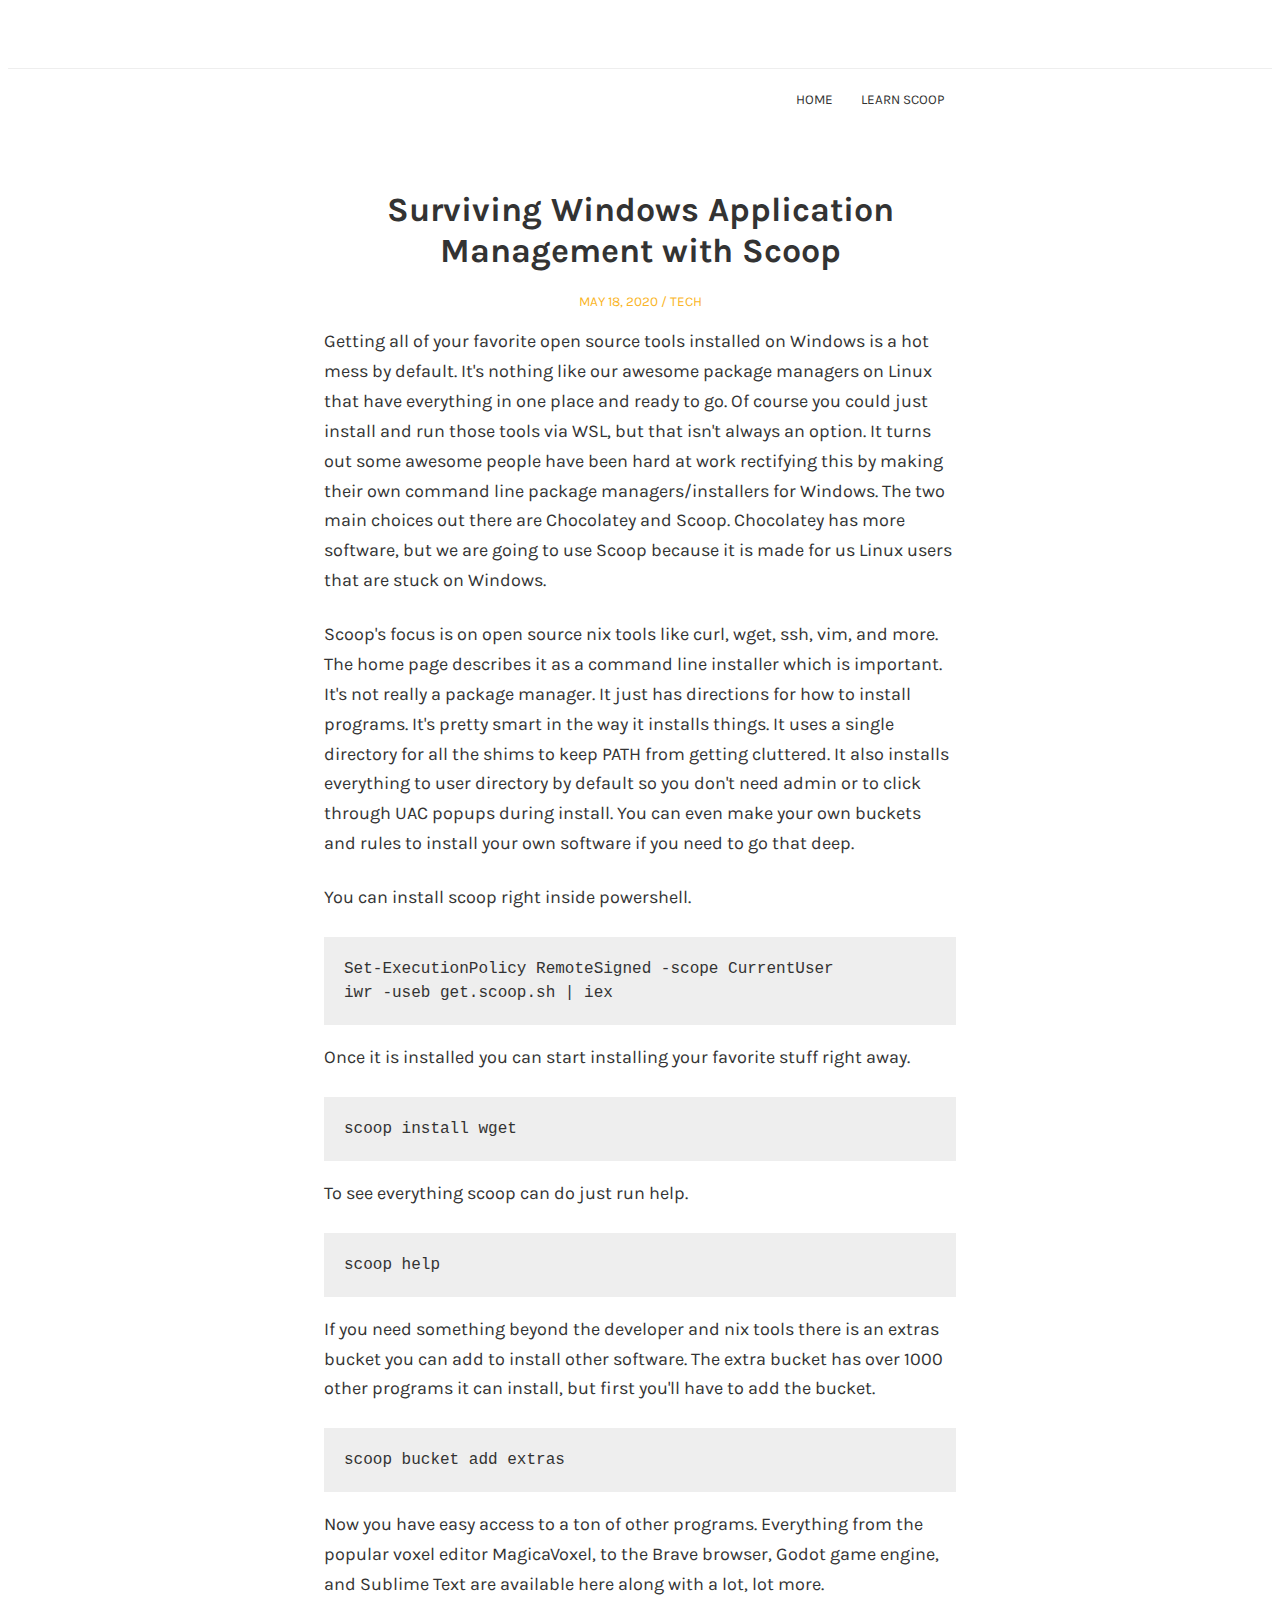
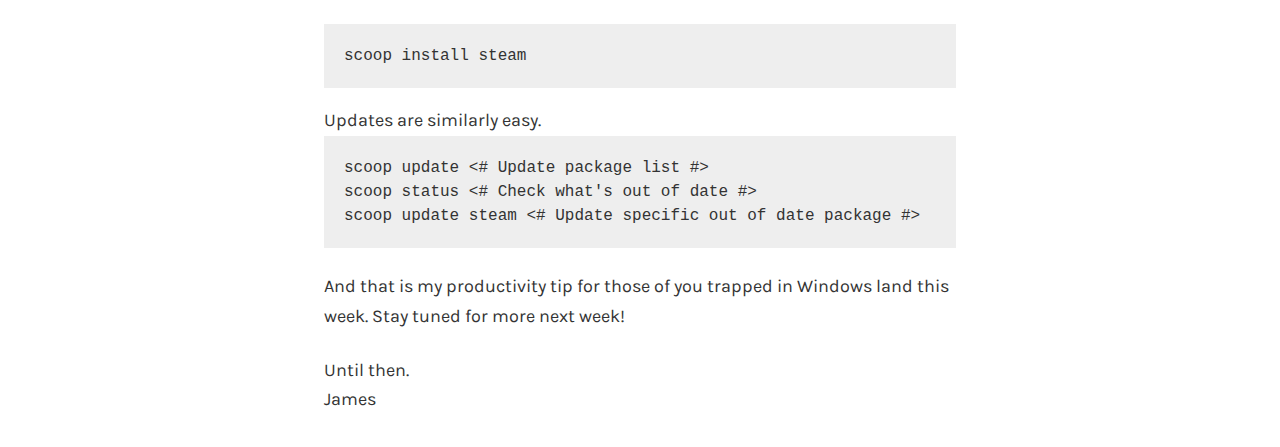
==== scoop.html @ b96e7204 "feat: Add a working blog post page." ====
<!DOCTYPE html>
<html>
  <head>
    <meta charset="utf-8">
    <meta name="description" content="Project for Udacity Front End Developer Nanodegree">
    <title>Surviving Windows Application Management with Scoop</title>
    <link href="https://fonts.googleapis.com/css2?family=Karla&display=swap" rel="stylesheet">
    <link rel="stylesheet" href="style.css">
  </head>
  <body>
    <div class="header"></div>
    <div class="container">
      <nav class="top-nav">
        <ul>
          <li class="nav-li"><a class="nav-entry" href="index.html">Home</a></li>
          <li class="nav-li"><a class="nav-entry" href="scoop.html">Learn Scoop</a></li>
        </ul>
      </nav>
      <article>
        <header class="article-header">
            <h1>Surviving Windows Application Management with Scoop</h1>
        </header>
        <div class="entry-details">
          <span>May 18, 2020</span> / <span>Tech</span>
        </div>
        <div class="post-content">
          <p>Getting all of your favorite open source tools installed on Windows is a hot mess by default. It's nothing like our awesome package managers on Linux that have everything in one place and ready to go. Of course you could just install and run those tools via WSL, but that isn't always an option. It turns out some awesome people have been hard at work rectifying this by making their own command line package managers/installers for Windows. The two main choices out there are Chocolatey and Scoop. Chocolatey has more software, but we are going to use Scoop because it is made for us Linux users that are stuck on Windows.</p>
          <p>Scoop's focus is on open source nix tools like curl, wget, ssh, vim, and more. The home page describes it as a command line installer which is important. It's not really a package manager. It just has directions for how to install programs. It's pretty smart in the way it installs things. It uses a single directory for all the shims to keep PATH from getting cluttered. It also installs everything to user directory by default so you don't need admin or to click through UAC popups during install. You can even make your own buckets and rules to install your own software if you need to go that deep.</p>
          <p>You can install scoop right inside powershell.</p>
          <code class=code-block>
            Set-ExecutionPolicy RemoteSigned -scope CurrentUser<br />
            iwr -useb get.scoop.sh | iex<br />
          </code>
          <p>Once it is installed you can start installing your favorite stuff right away.</p>
          <code class="code-block">scoop install wget</code>
          <p>To see everything scoop can do just run help.</p>
          <code class="code-block">scoop help</code>
          <p>If you need something beyond the developer and nix tools there is an extras bucket you can add to install other software. The extra bucket has over 1000 other programs it can install, but first you'll have to add the bucket.</p>
          <code class="code-block">scoop bucket add extras</code>
          <p>Now you have easy access to a ton of other programs. Everything from the popular voxel editor MagicaVoxel, to the Brave browser, Godot game engine, and Sublime Text are available here along with a lot, lot more.</p>
          <code class="code-block">scoop install steam</code>
          <p>Updates are similarly easy.
          <code class="code-block">scoop update <# Update package list #> <br>
            scoop status <# Check what's out of date #> <br>
            scoop update steam <# Update specific out of date package #>
          </code>
          <p>And that is my productivity tip for those of you trapped in Windows land this week. Stay tuned for more next week!</p>
          <p>Until then.<br>James</p>
        </div>
      </article>
    </div>
  </body>
---- style.css ----
body {
  font-family: 'Karla', sans-serif;
  font-size: 18px;
  color: #333;
}

p {
  margin-bottom: 24px;
  line-height: 1.66em;

}

h1,
h2,
h3 {
  font-size: 34px;
  font-weight: 700;
  line-height: 1.2em;
}

ul {
  list-style: circle outside none;
}

.button {
  background-color: rgb(250, 181, 38);
  border-radius: 3px;
  padding: 10px 25px;
  text-decoration: none;
  color: white;
  text-align: center;
}

.code-block {
  font-size: 16px;
  padding: 20px;
  background-color: #eee;
  font-family: monospace;
  line-height: 1.5em;
  display: block;
}

.container {
  width: 50%;
  max-width: 750px;
  display: grid;
  grid-auto-rows: min-content;
  grid-template-columns: 1fr;
  margin: auto;
  grid-row-gap: 40px;
}

.read-more {
  display: flex;
  justify-content: center;
  align-items: center;
}

.header {
  height: 60px;
  border-bottom: 1px solid #eee;
}

.top-nav {
  display: flex;
  flex-direction: row-reverse;
}

.nav-li {
  list-style: none;
  display: inline;
  margin: 0 12px 0;
}

.nav-entry {
  text-decoration: none;
  color: #333;
  text-transform: uppercase;
  font-size: .75em;
}

.article-header {
  display: flex;
  justify-content: center;
  text-align: center;
}

.entry-details {
  text-align: center;
  font-size: .75em;
  color: rgb(250, 181, 38);
  text-transform: uppercase;
}
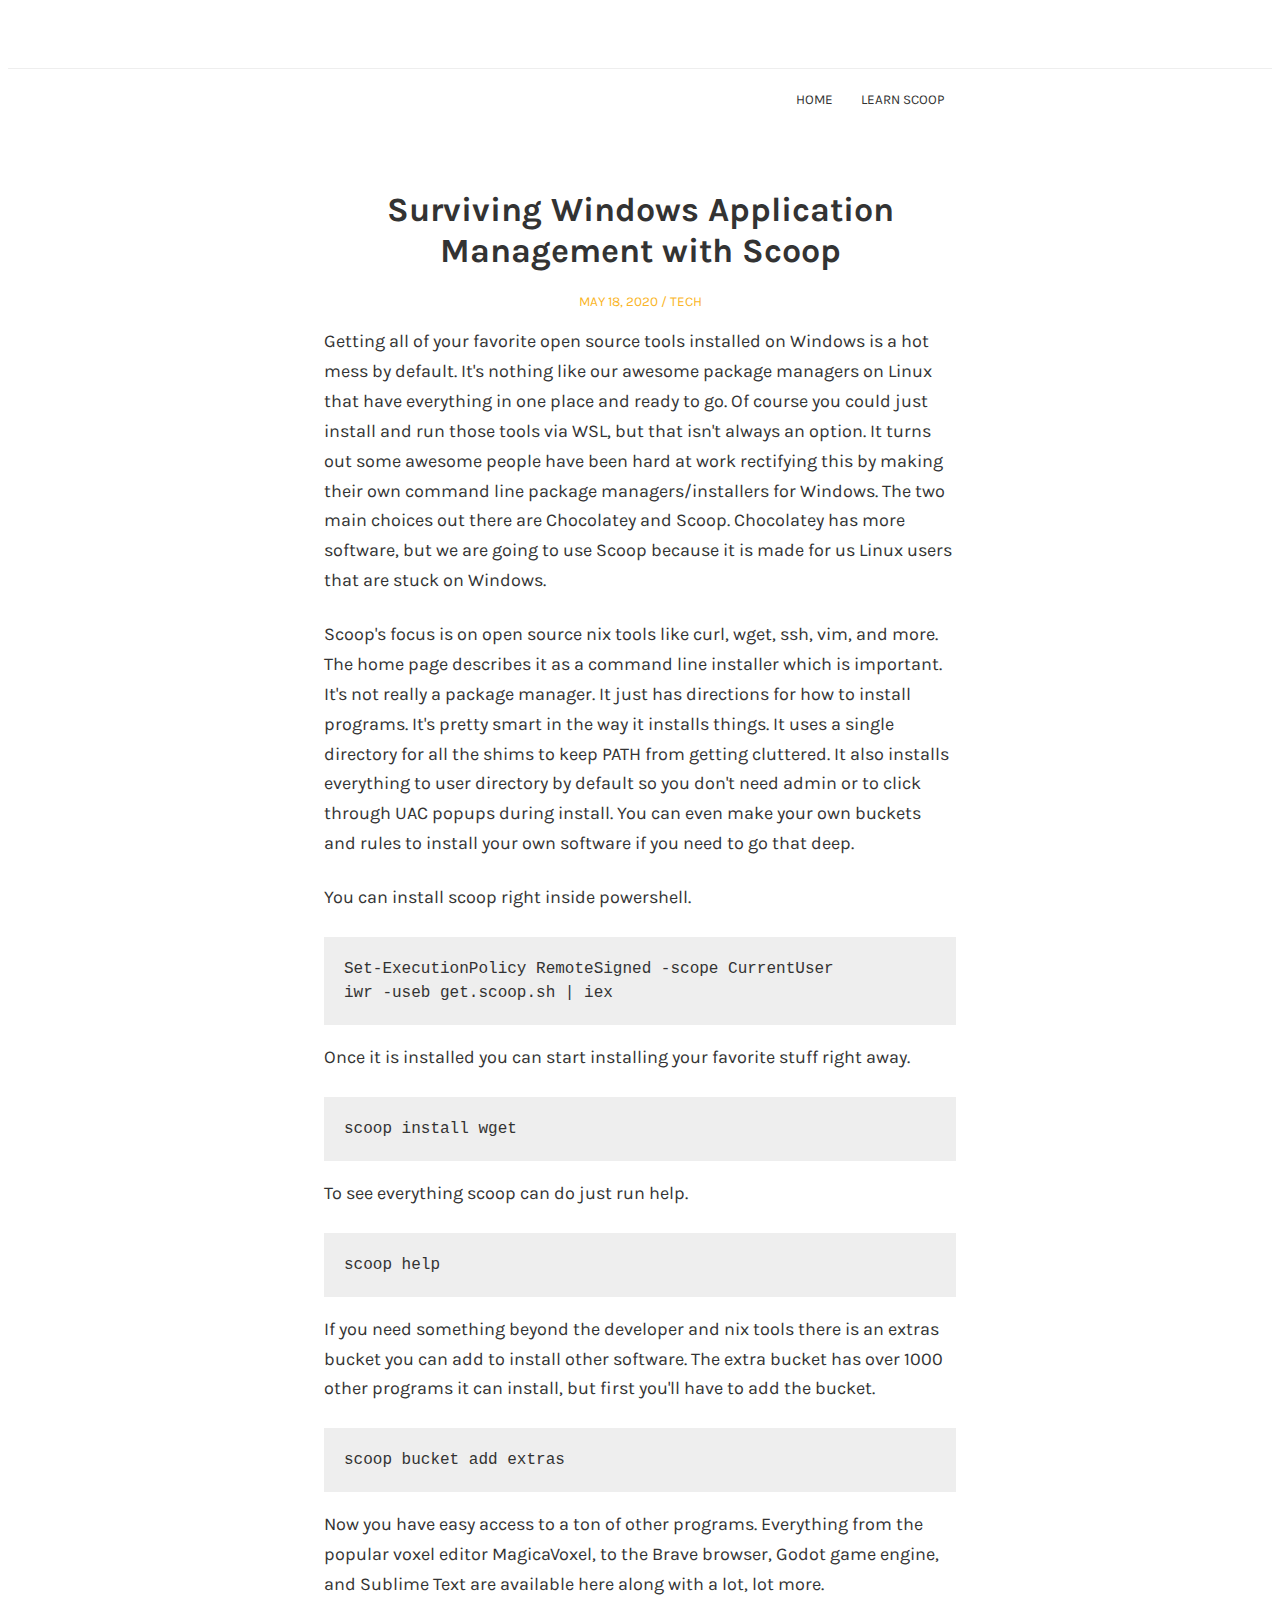
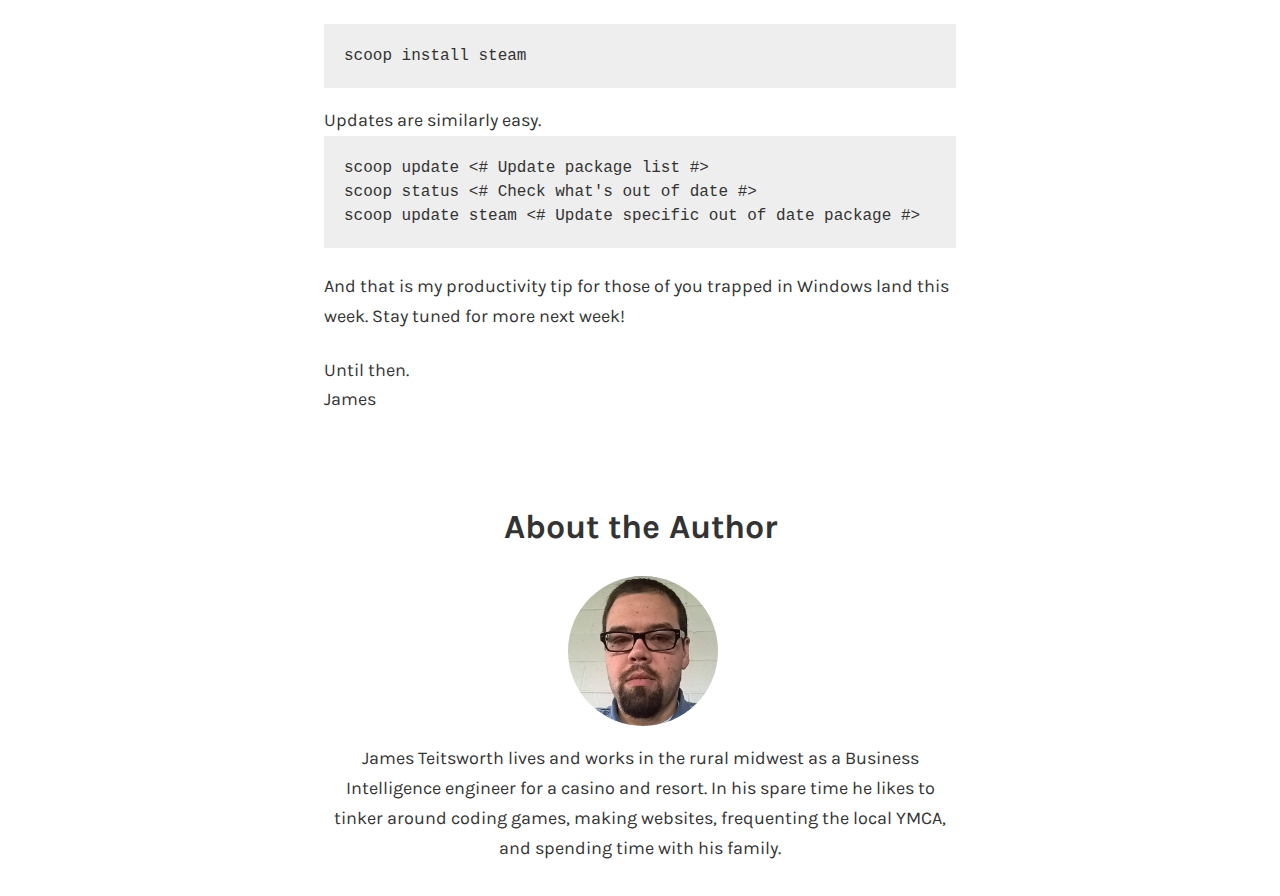
==== commit 05556ac0: "feat: Add about author section" ====
--- a/scoop.html
+++ b/scoop.html
@@ -48,5 +48,16 @@
           <p>Until then.<br>James</p>
         </div>
       </article>
+      <article class="about">
+        <header class="article-header">
+          <h2>About the Author</h2>
+        </header>
+        <div class="about">
+          <div class="circle">
+            <img src="james.png" class="profile" alt="Photo of James">
+          </div>
+            <p>James Teitsworth lives and works in the rural midwest as a Business Intelligence engineer for a casino and resort. In his spare time he likes to tinker around coding games, making websites, frequenting the local YMCA, and spending time with his family.</p>
+        </div>
+      </article>
     </div>
   </body>--- a/style.css
+++ b/style.css
@@ -1,29 +1,54 @@
+:root {
+  --text-color: #333;
+  --accent-grey: #eee;
+  --accent-color: rgb(250, 181, 38);
+}
+
 body {
-  font-family: 'Karla', sans-serif;
-  font-size: 18px;
-  color: #333;
+  font: 18px "Karla", sans-serif;
+  color: var(--text-color);
 }
 
 p {
+  font: 18px/1.66em "Karla", sans-serif;
   margin-bottom: 24px;
-  line-height: 1.66em;
+  color: var(--text-color);
+}
 
+u {
+  text-decoration: underline;
+}
+
+em {
+  font-style: italic;
+}
+
+strong {
+  font-weight: bolder;
+}
+
+blockquote {
+  margin: ;
 }
 
 h1,
 h2,
 h3 {
-  font-size: 34px;
-  font-weight: 700;
-  line-height: 1.2em;
+  font: bold 34px/1.2em "Karla", san-serif;
 }
 
 ul {
   list-style: circle outside none;
 }
 
+a {
+  color: var(--accent-color);
+  text-decoration: none;
+  font-weight: normal;
+}
+
 .button {
-  background-color: rgb(250, 181, 38);
+  background-color: var(--accent-color);
   border-radius: 3px;
   padding: 10px 25px;
   text-decoration: none;
@@ -34,7 +59,7 @@
 .code-block {
   font-size: 16px;
   padding: 20px;
-  background-color: #eee;
+  background-color: var(--accent-grey);
   font-family: monospace;
   line-height: 1.5em;
   display: block;
@@ -58,7 +83,7 @@
 
 .header {
   height: 60px;
-  border-bottom: 1px solid #eee;
+  border-bottom: 1px solid var(--accent-grey);
 }
 
 .top-nav {
@@ -90,4 +115,25 @@
   font-size: .75em;
   color: rgb(250, 181, 38);
   text-transform: uppercase;
+}
+
+.profile {
+  width: 100%;
+  height: 100%;
+}
+
+.circle {
+  border-radius: 50%;
+  overflow: hidden;
+  margin-left: 5px;
+  width: 150px;
+  height: 150px;
+}
+
+.about {
+  display: flex;
+  flex-direction: column;
+  justify-content: center;
+  align-items: center;
+  text-align: center;
 }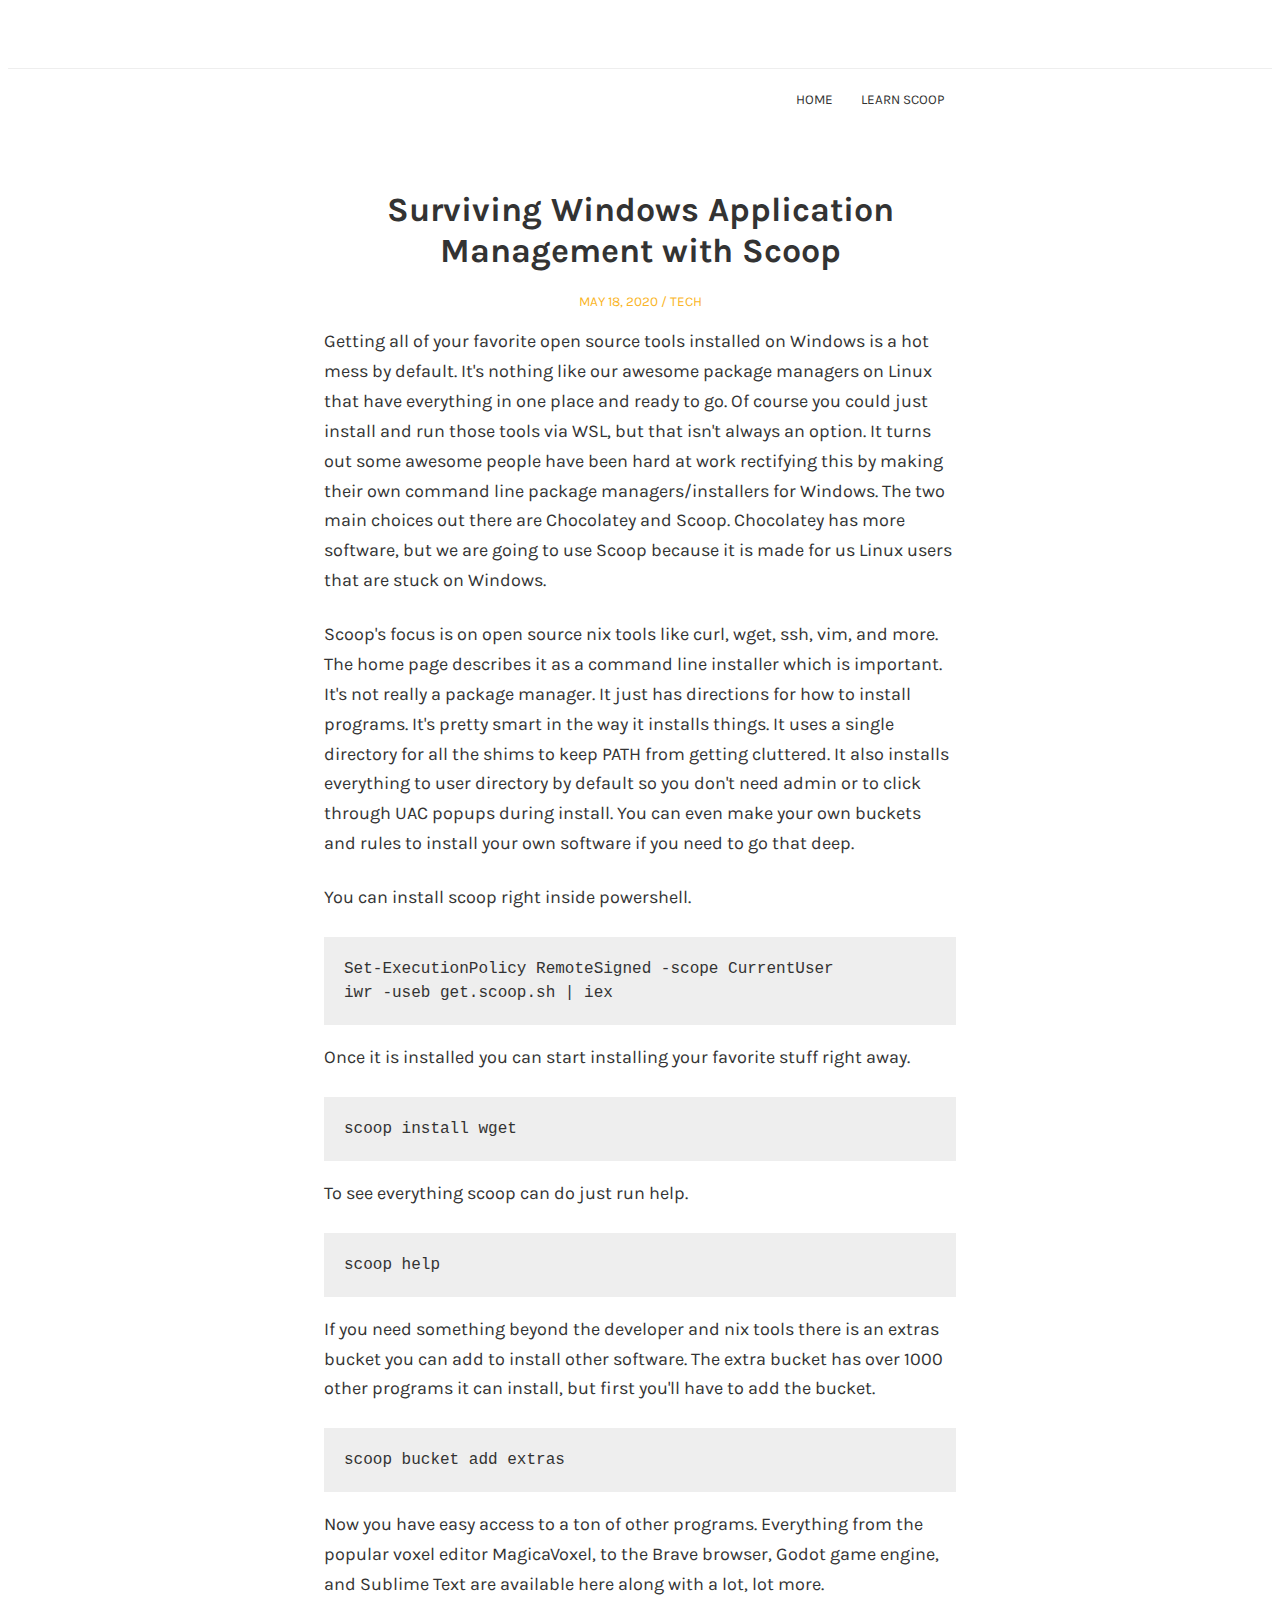
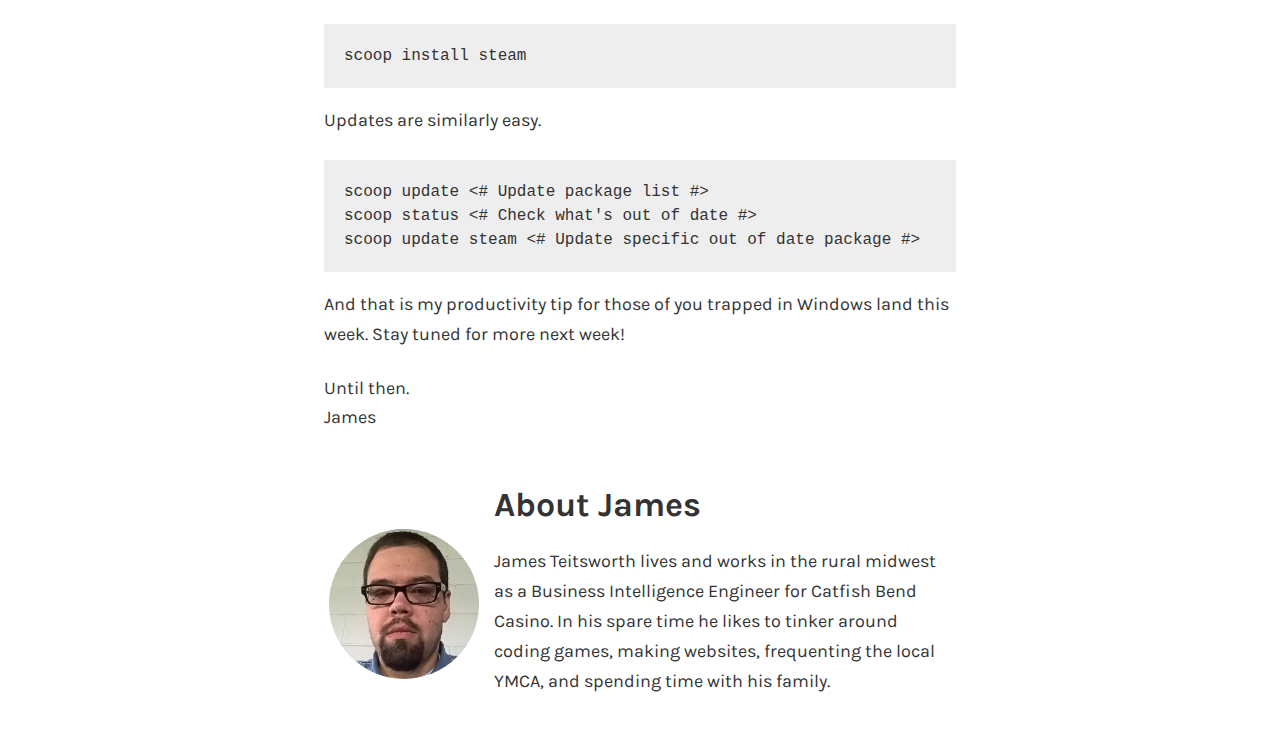
==== commit cbdf05c4: "refactor: Split css out into files based on function" ====
--- a/scoop.html
+++ b/scoop.html
@@ -5,7 +5,7 @@
     <meta name="description" content="Project for Udacity Front End Developer Nanodegree">
     <title>Surviving Windows Application Management with Scoop</title>
     <link href="https://fonts.googleapis.com/css2?family=Karla&display=swap" rel="stylesheet">
-    <link rel="stylesheet" href="style.css">
+    <link rel="stylesheet" href="styles/main.css">
   </head>
   <body>
     <div class="header"></div>
@@ -24,8 +24,12 @@
           <span>May 18, 2020</span> / <span>Tech</span>
         </div>
         <div class="post-content">
-          <p>Getting all of your favorite open source tools installed on Windows is a hot mess by default. It's nothing like our awesome package managers on Linux that have everything in one place and ready to go. Of course you could just install and run those tools via WSL, but that isn't always an option. It turns out some awesome people have been hard at work rectifying this by making their own command line package managers/installers for Windows. The two main choices out there are Chocolatey and Scoop. Chocolatey has more software, but we are going to use Scoop because it is made for us Linux users that are stuck on Windows.</p>
-          <p>Scoop's focus is on open source nix tools like curl, wget, ssh, vim, and more. The home page describes it as a command line installer which is important. It's not really a package manager. It just has directions for how to install programs. It's pretty smart in the way it installs things. It uses a single directory for all the shims to keep PATH from getting cluttered. It also installs everything to user directory by default so you don't need admin or to click through UAC popups during install. You can even make your own buckets and rules to install your own software if you need to go that deep.</p>
+          <p>
+            Getting all of your favorite open source tools installed on Windows is a hot mess by default. It's nothing like our awesome package managers on Linux that have everything in one place and ready to go. Of course you could just install and run those tools via WSL, but that isn't always an option. It turns out some awesome people have been hard at work rectifying this by making their own command line package managers/installers for Windows. The two main choices out there are Chocolatey and Scoop. Chocolatey has more software, but we are going to use Scoop because it is made for us Linux users that are stuck on Windows.
+          </p>
+          <p>
+            Scoop's focus is on open source nix tools like curl, wget, ssh, vim, and more. The home page describes it as a command line installer which is important. It's not really a package manager. It just has directions for how to install programs. It's pretty smart in the way it installs things. It uses a single directory for all the shims to keep PATH from getting cluttered. It also installs everything to user directory by default so you don't need admin or to click through UAC popups during install. You can even make your own buckets and rules to install your own software if you need to go that deep.
+          </p>
           <p>You can install scoop right inside powershell.</p>
           <code class=code-block>
             Set-ExecutionPolicy RemoteSigned -scope CurrentUser<br />
@@ -35,11 +39,15 @@
           <code class="code-block">scoop install wget</code>
           <p>To see everything scoop can do just run help.</p>
           <code class="code-block">scoop help</code>
-          <p>If you need something beyond the developer and nix tools there is an extras bucket you can add to install other software. The extra bucket has over 1000 other programs it can install, but first you'll have to add the bucket.</p>
+          <p>
+            If you need something beyond the developer and nix tools there is an extras bucket you can add to install other software. The extra bucket has over 1000 other programs it can install, but first you'll have to add the bucket.
+          </p>
           <code class="code-block">scoop bucket add extras</code>
-          <p>Now you have easy access to a ton of other programs. Everything from the popular voxel editor MagicaVoxel, to the Brave browser, Godot game engine, and Sublime Text are available here along with a lot, lot more.</p>
+          <p>
+            Now you have easy access to a ton of other programs. Everything from the popular voxel editor MagicaVoxel, to the Brave browser, Godot game engine, and Sublime Text are available here along with a lot, lot more.
+          </p>
           <code class="code-block">scoop install steam</code>
-          <p>Updates are similarly easy.
+          <p>Updates are similarly easy.</p>
           <code class="code-block">scoop update <# Update package list #> <br>
             scoop status <# Check what's out of date #> <br>
             scoop update steam <# Update specific out of date package #>
@@ -48,16 +56,26 @@
           <p>Until then.<br>James</p>
         </div>
       </article>
-      <article class="about">
-        <header class="article-header">
-          <h2>About the Author</h2>
-        </header>
-        <div class="about">
-          <div class="circle">
-            <img src="james.png" class="profile" alt="Photo of James">
-          </div>
-            <p>James Teitsworth lives and works in the rural midwest as a Business Intelligence engineer for a casino and resort. In his spare time he likes to tinker around coding games, making websites, frequenting the local YMCA, and spending time with his family.</p>
-        </div>
-      </article>
     </div>
-  </body>+    <article class="about">
+
+      <header class="about-heading">
+        <h2>About James</h2>
+      </header>
+
+      <div class="circle">
+        <img src="james.png" class="profile" alt="Photo of James">
+      </div>
+
+      <div class="about-description">
+        <p>
+          James Teitsworth lives and works in the rural midwest as a Business Intelligence Engineer for Catfish Bend Casino. In his spare time he likes to tinker around coding games, making websites, frequenting the local YMCA, and spending time with his family.
+        </p>
+      </div>
+    </article>
+
+    <footer>
+
+    </footer>
+  </body>
+</html>--- a/styles/main.css
+++ b/styles/main.css
@@ -0,0 +1,86 @@
+@import "layout.css";
+@import "nav.css";
+@import "about.css";
+@import "blog-roll.css";
+
+:root {
+  --text-color: #333;
+  --accent-grey: #eee;
+  --accent-color: rgb(250, 181, 38);
+}
+
+body {
+  font: 18px "Karla", sans-serif;
+  color: var(--text-color);
+}
+
+p {
+  font: 18px/1.66em "Karla", sans-serif;
+  margin-bottom: 24px;
+  color: var(--text-color);
+}
+
+u {
+  text-decoration: underline;
+}
+
+em {
+  font-style: italic;
+}
+
+strong {
+  font-weight: bolder;
+}
+
+blockquote {
+  margin: ;
+}
+
+h1,
+h2,
+h3 {
+  font: bold 34px/1.2em "Karla", san-serif;
+}
+
+ul {
+  list-style: circle outside none;
+}
+
+a {
+  color: var(--accent-color);
+  text-decoration: none;
+  font-weight: normal;
+}
+
+hr {
+  width: 100%;
+  color: var(--accent-grey);
+  margin: 0;
+}
+
+.button {
+  background-color: var(--accent-color);
+  border-radius: 3px;
+  padding: 10px 25px;
+  text-decoration: none;
+  color: white;
+  text-align: center;
+}
+
+.code-block {
+  font-size: 16px;
+  padding: 20px;
+  background-color: var(--accent-grey);
+  font-family: monospace;
+  line-height: 1.5em;
+  display: block;
+}
+
+.small {
+  font-size: 75%;
+}
+
+
+
+
+
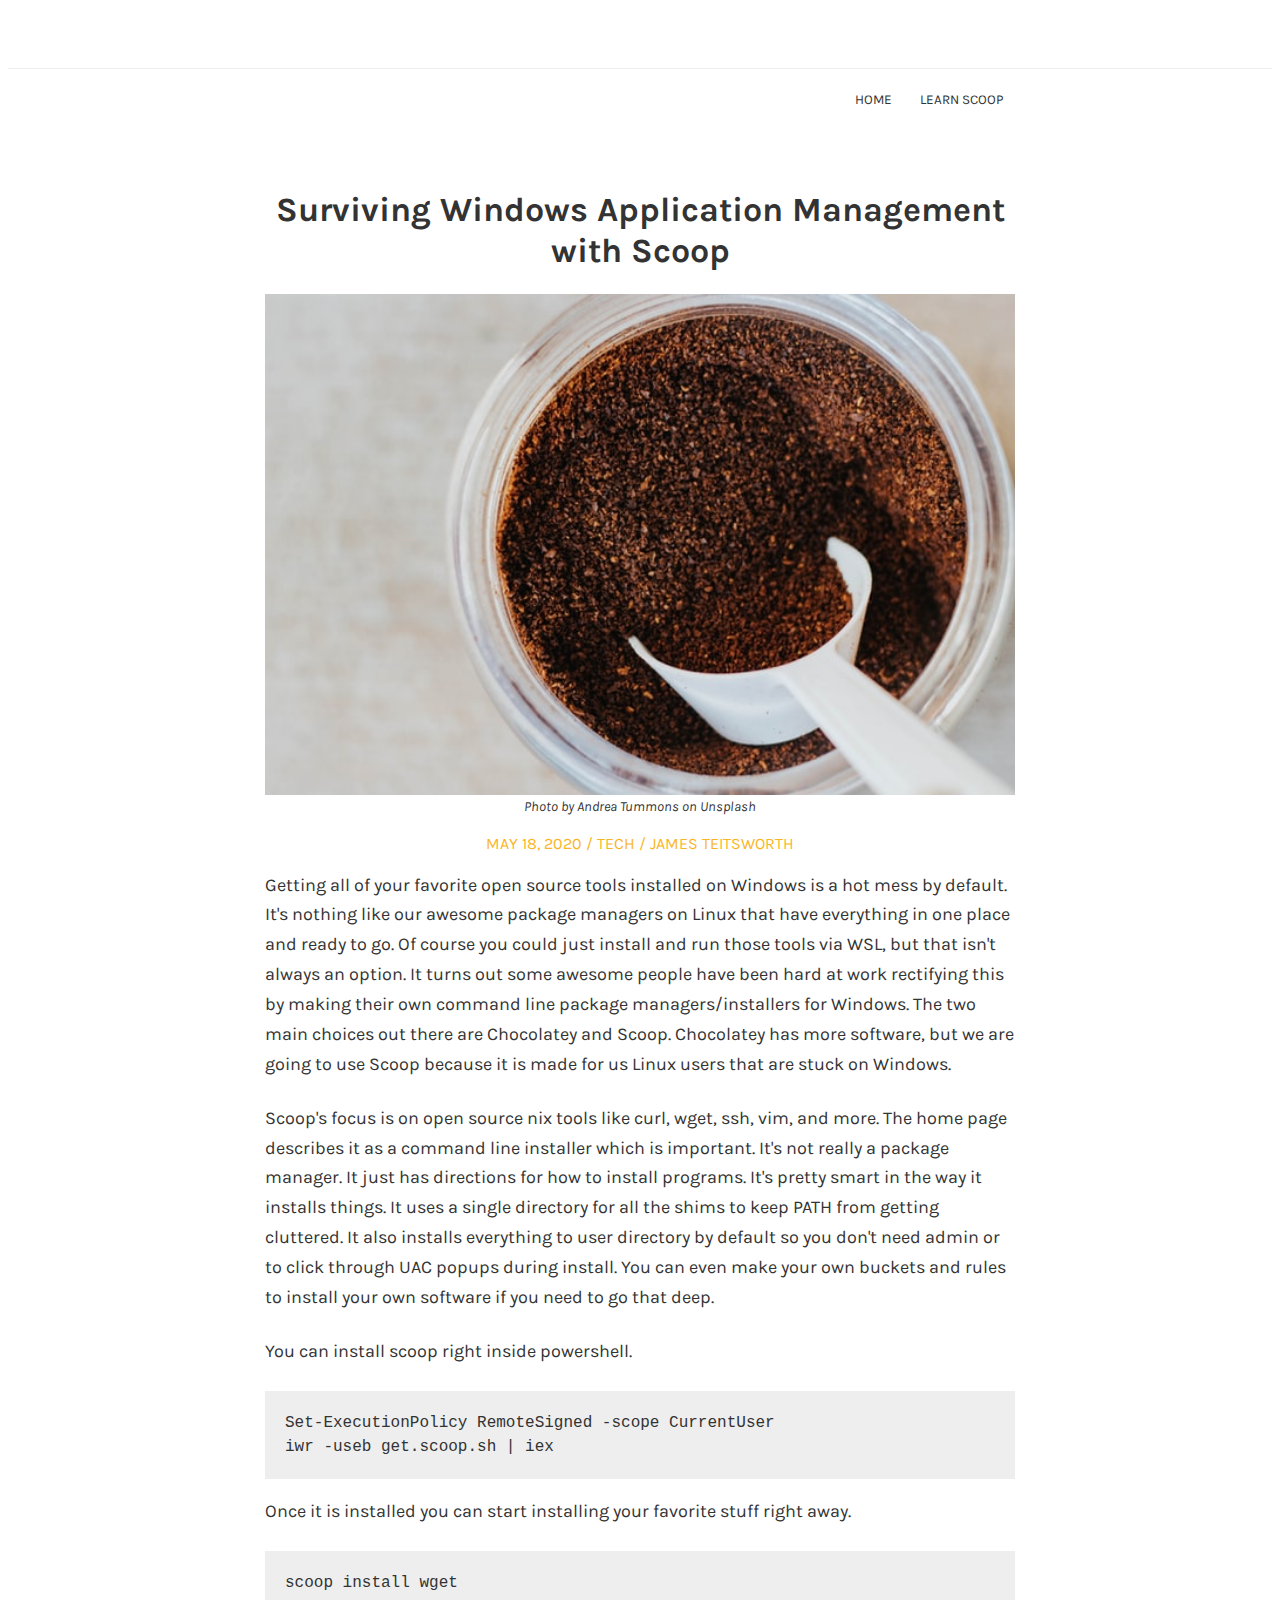
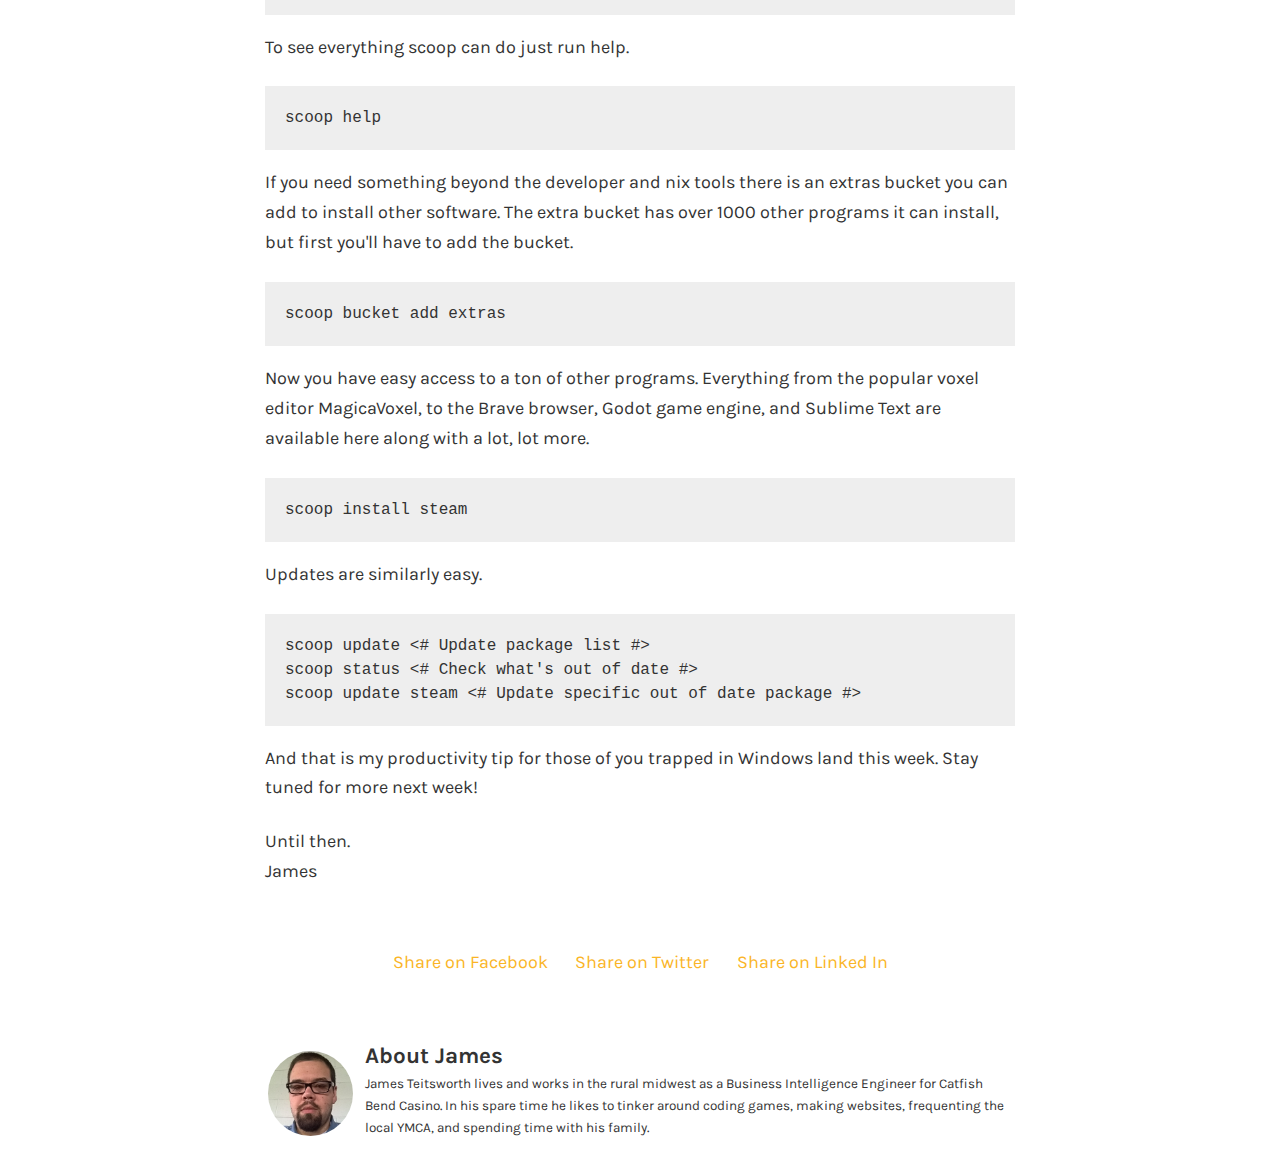
==== commit 80499719: "feat: Add social cards" ====
--- a/scoop.html
+++ b/scoop.html
@@ -19,9 +19,13 @@
       <article>
         <header class="article-header">
             <h1>Surviving Windows Application Management with Scoop</h1>
+            <figure>
+              <img class="responsive-pic" src="photos/coffee-scoop.jpg" alt="Scoop of coffee">
+              <figcaption>Photo by Andrea Tummons on Unsplash</figcaption>
+            </figure>
         </header>
         <div class="entry-details">
-          <span>May 18, 2020</span> / <span>Tech</span>
+          May 18, 2020 / Tech / James Teitsworth
         </div>
         <div class="post-content">
           <p>
@@ -56,26 +60,42 @@
           <p>Until then.<br>James</p>
         </div>
       </article>
+
+      <div class="social-bar">
+        <div class="social-link">
+          <a href="#">
+            Share on Facebook
+          </a>
+        </div>
+        <div class="social-link">
+          <a href="#">
+            Share on Twitter
+          </a>
+        </div>
+        <div class="social-link">
+          <a href="#">
+            Share on Linked In
+          </a>
+      </div>
     </div>
-    <article class="about">
 
-      <header class="about-heading">
-        <h2>About James</h2>
-      </header>
-
-      <div class="circle">
-        <img src="james.png" class="profile" alt="Photo of James">
-      </div>
-
-      <div class="about-description">
-        <p>
-          James Teitsworth lives and works in the rural midwest as a Business Intelligence Engineer for Catfish Bend Casino. In his spare time he likes to tinker around coding games, making websites, frequenting the local YMCA, and spending time with his family.
-        </p>
-      </div>
-    </article>
-
-    <footer>
-
-    </footer>
+      <article class="about">
+        <div class=profile-photo>
+          <div class="circle">
+            <img src="photos/james.png" class="profile" alt="Photo of James">
+          </div>
+        </div>
+        <div class="author-info">
+          <header class="about-heading">
+            <h2 class="small-heading">About James</h2>
+          </header>
+          <div class="about-description">
+            <p class="small">
+              James Teitsworth lives and works in the rural midwest as a Business Intelligence Engineer for Catfish Bend Casino. In his spare time he likes to tinker around coding games, making websites, frequenting the local YMCA, and spending time with his family.
+            </p>
+          </div>
+        </div>
+      </article>
+    </div>
   </body>
 </html>--- a/styles/main.css
+++ b/styles/main.css
@@ -1,7 +1,8 @@
 @import "layout.css";
 @import "nav.css";
 @import "about.css";
-@import "blog-roll.css";
+@import "blog-card.css";
+@import "social.css";
 
 :root {
   --text-color: #333;
@@ -20,20 +21,19 @@
   color: var(--text-color);
 }
 
-u {
+.underline {
   text-decoration: underline;
 }
 
-em {
+.italic {
   font-style: italic;
 }
 
-strong {
-  font-weight: bolder;
+.bold {
+  font-weight: bold;
 }
 
 blockquote {
-  margin: ;
 }
 
 h1,
@@ -58,6 +58,15 @@
   margin: 0;
 }
 
+figure {
+  margin: 0;
+  padding: 0;
+}
+
+figcaption {
+  font: italic 14px/1em "Karla", san-serif;
+}
+
 .button {
   background-color: var(--accent-color);
   border-radius: 3px;
@@ -80,7 +89,21 @@
   font-size: 75%;
 }
 
+.small-heading {
+  font-size: 1.25em;
+}
 
+.header {
+  height: 60px;
+  border-bottom: 1px solid var(--accent-grey);
+}
 
+.responsive-pic {
+  width: 100%;
+}
 
-
+.home-footer {
+  display: flex;
+  justify-content: center;
+  align-items: center;
+}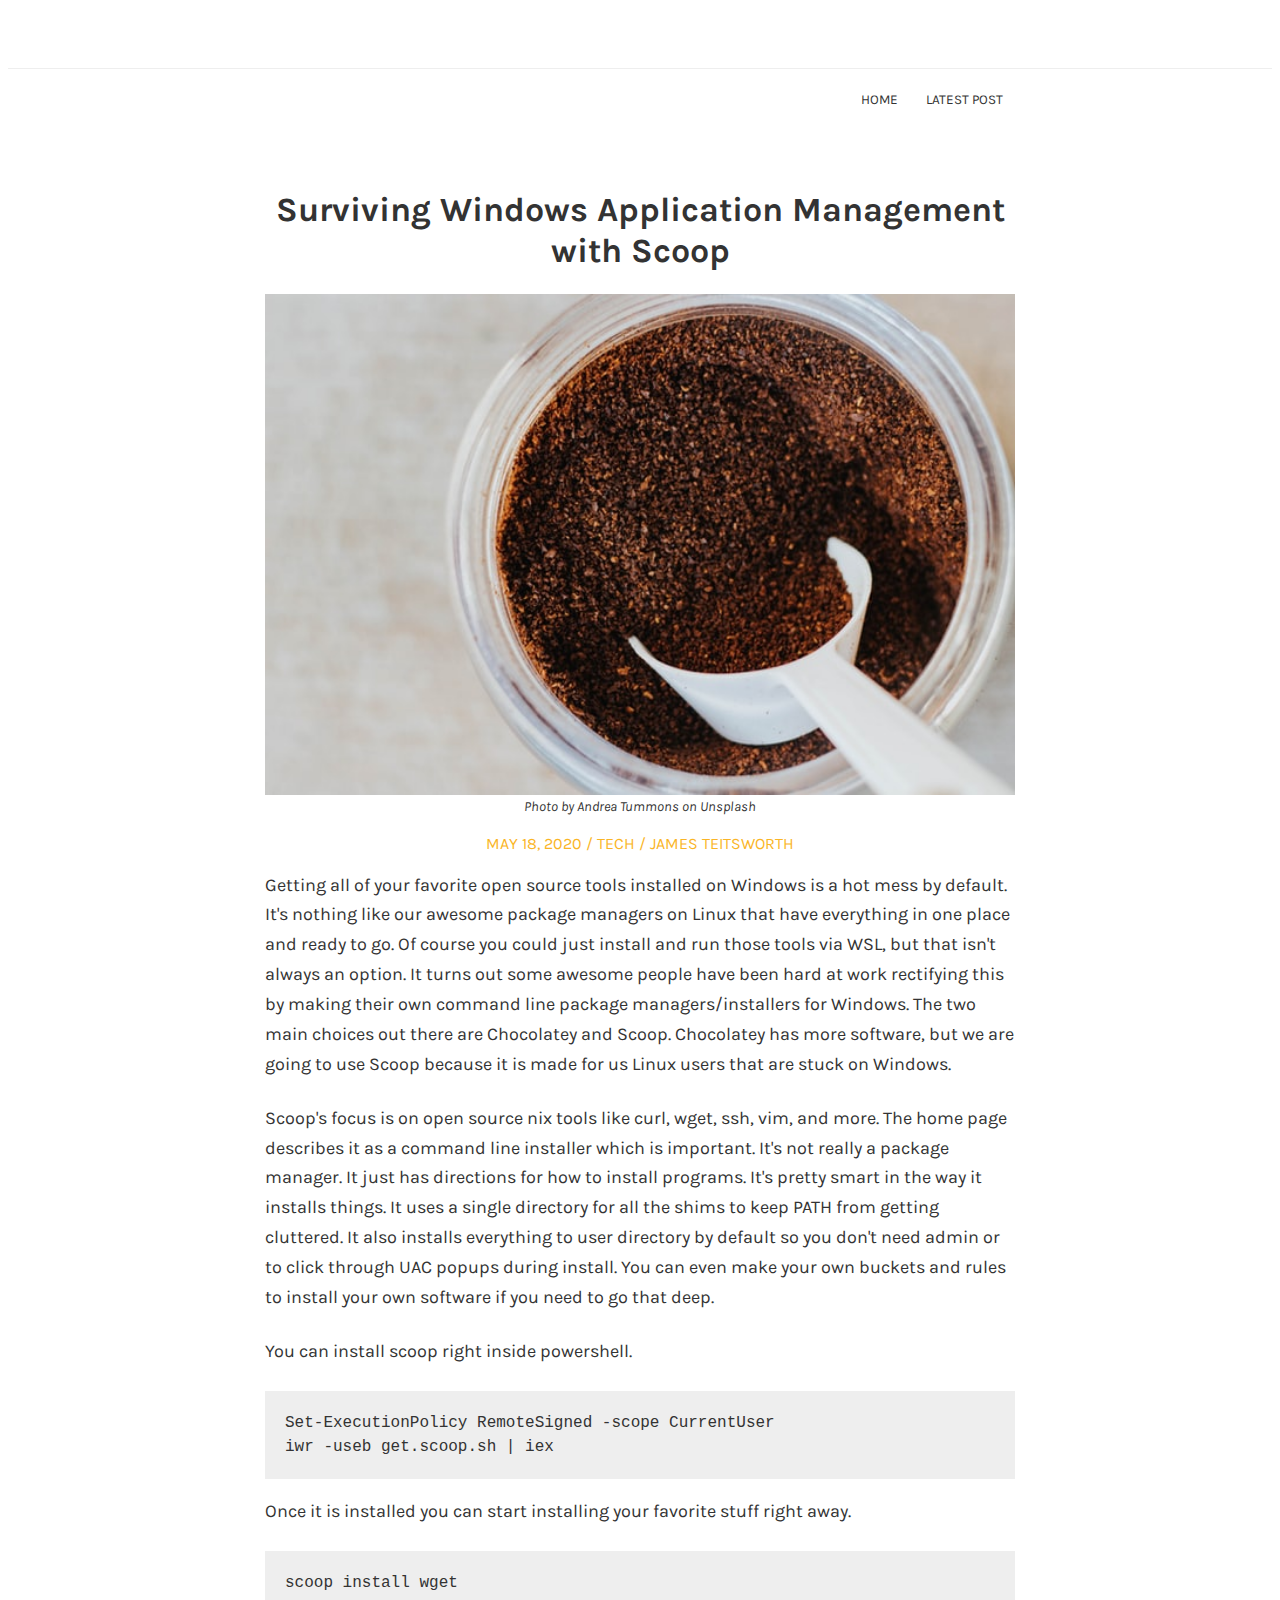
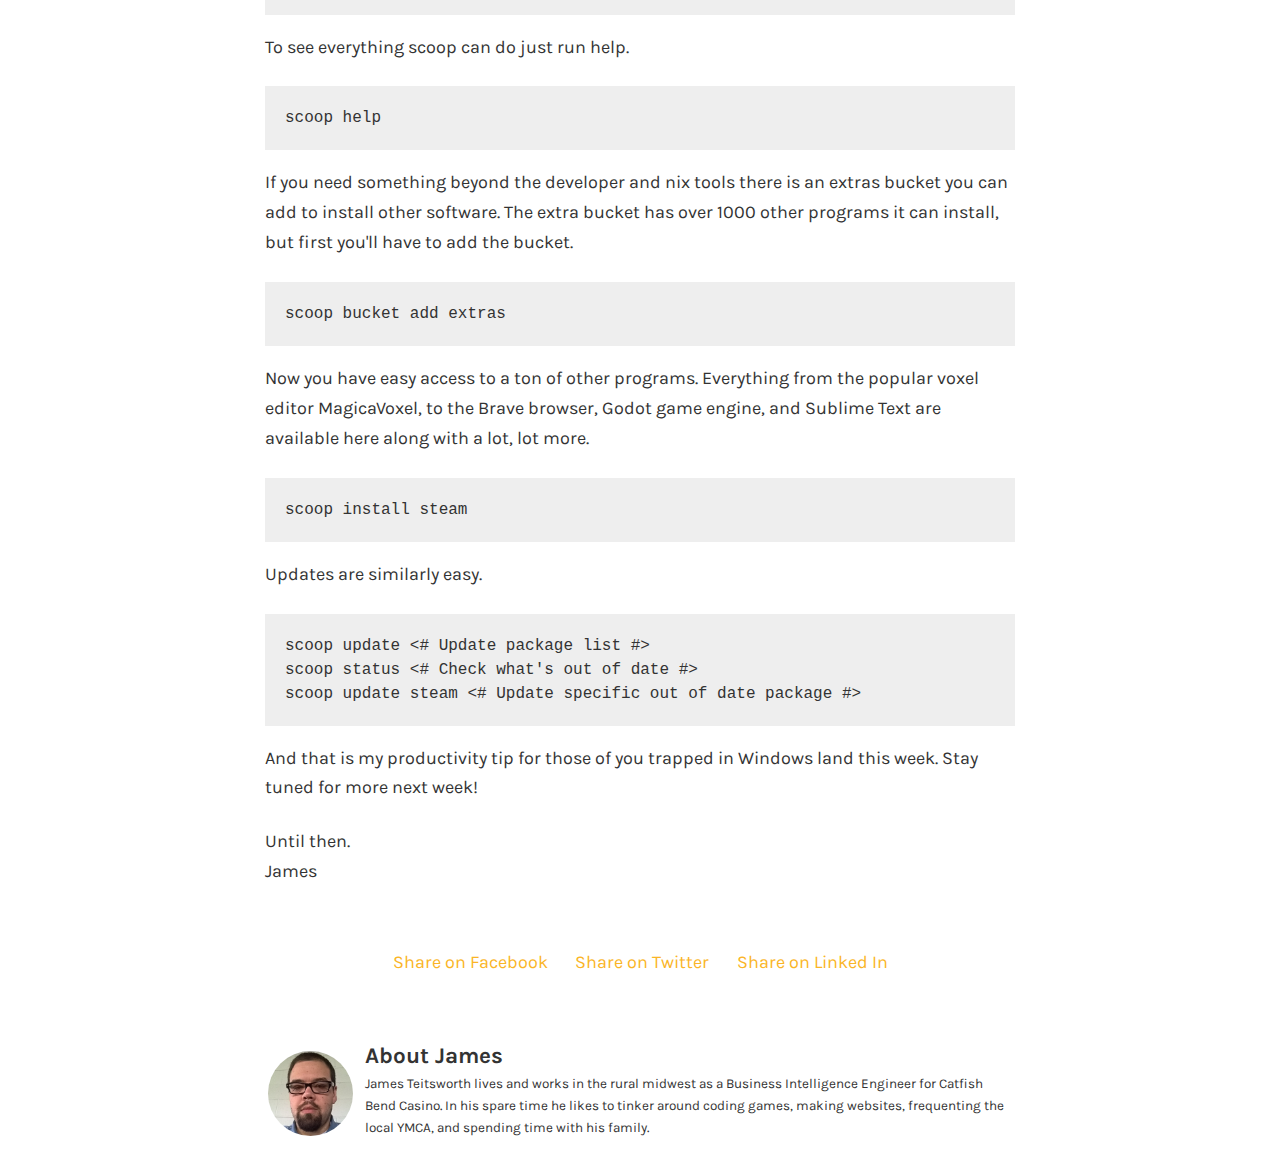
==== commit debf1376: "refactor: Clean up naming and use semantic tags" ====
--- a/scoop.html
+++ b/scoop.html
@@ -1,5 +1,5 @@
 <!DOCTYPE html>
-<html>
+<html lang="en">
   <head>
     <meta charset="utf-8">
     <meta name="description" content="Project for Udacity Front End Developer Nanodegree">
@@ -8,26 +8,26 @@
     <link rel="stylesheet" href="styles/main.css">
   </head>
   <body>
-    <div class="header"></div>
+    <div class="top-spacer"></div>
     <div class="container">
       <nav class="top-nav">
         <ul>
           <li class="nav-li"><a class="nav-entry" href="index.html">Home</a></li>
-          <li class="nav-li"><a class="nav-entry" href="scoop.html">Learn Scoop</a></li>
+          <li class="nav-li"><a class="nav-entry" href="scoop.html">Latest Post</a></li>
         </ul>
       </nav>
       <article>
-        <header class="article-header">
+        <header class="post-title">
             <h1>Surviving Windows Application Management with Scoop</h1>
             <figure>
               <img class="responsive-pic" src="photos/coffee-scoop.jpg" alt="Scoop of coffee">
               <figcaption>Photo by Andrea Tummons on Unsplash</figcaption>
             </figure>
         </header>
-        <div class="entry-details">
+        <section class="post-meta">
           May 18, 2020 / Tech / James Teitsworth
-        </div>
-        <div class="post-content">
+        </section>
+        <section class="post-content">
           <p>
             Getting all of your favorite open source tools installed on Windows is a hot mess by default. It's nothing like our awesome package managers on Linux that have everything in one place and ready to go. Of course you could just install and run those tools via WSL, but that isn't always an option. It turns out some awesome people have been hard at work rectifying this by making their own command line package managers/installers for Windows. The two main choices out there are Chocolatey and Scoop. Chocolatey has more software, but we are going to use Scoop because it is made for us Linux users that are stuck on Windows.
           </p>
@@ -52,13 +52,13 @@
           </p>
           <code class="code-block">scoop install steam</code>
           <p>Updates are similarly easy.</p>
-          <code class="code-block">scoop update <# Update package list #> <br>
-            scoop status <# Check what's out of date #> <br>
-            scoop update steam <# Update specific out of date package #>
+          <code class="code-block">scoop update &lt;# Update package list #> <br>
+            scoop status &lt;# Check what's out of date #> <br>
+            scoop update steam &lt;# Update specific out of date package #>
           </code>
           <p>And that is my productivity tip for those of you trapped in Windows land this week. Stay tuned for more next week!</p>
           <p>Until then.<br>James</p>
-        </div>
+        </section>
       </article>
 
       <div class="social-bar">
@@ -79,7 +79,7 @@
       </div>
     </div>
 
-      <article class="about">
+      <section class="about">
         <div class=profile-photo>
           <div class="circle">
             <img src="photos/james.png" class="profile" alt="Photo of James">
@@ -95,7 +95,7 @@
             </p>
           </div>
         </div>
-      </article>
+      </section>
     </div>
   </body>
 </html>--- a/styles/main.css
+++ b/styles/main.css
@@ -34,6 +34,8 @@
 }
 
 blockquote {
+  background: var(--accent-grey);
+  font-size: 24px;
 }
 
 h1,
@@ -93,7 +95,7 @@
   font-size: 1.25em;
 }
 
-.header {
+.top-spacer {
   height: 60px;
   border-bottom: 1px solid var(--accent-grey);
 }
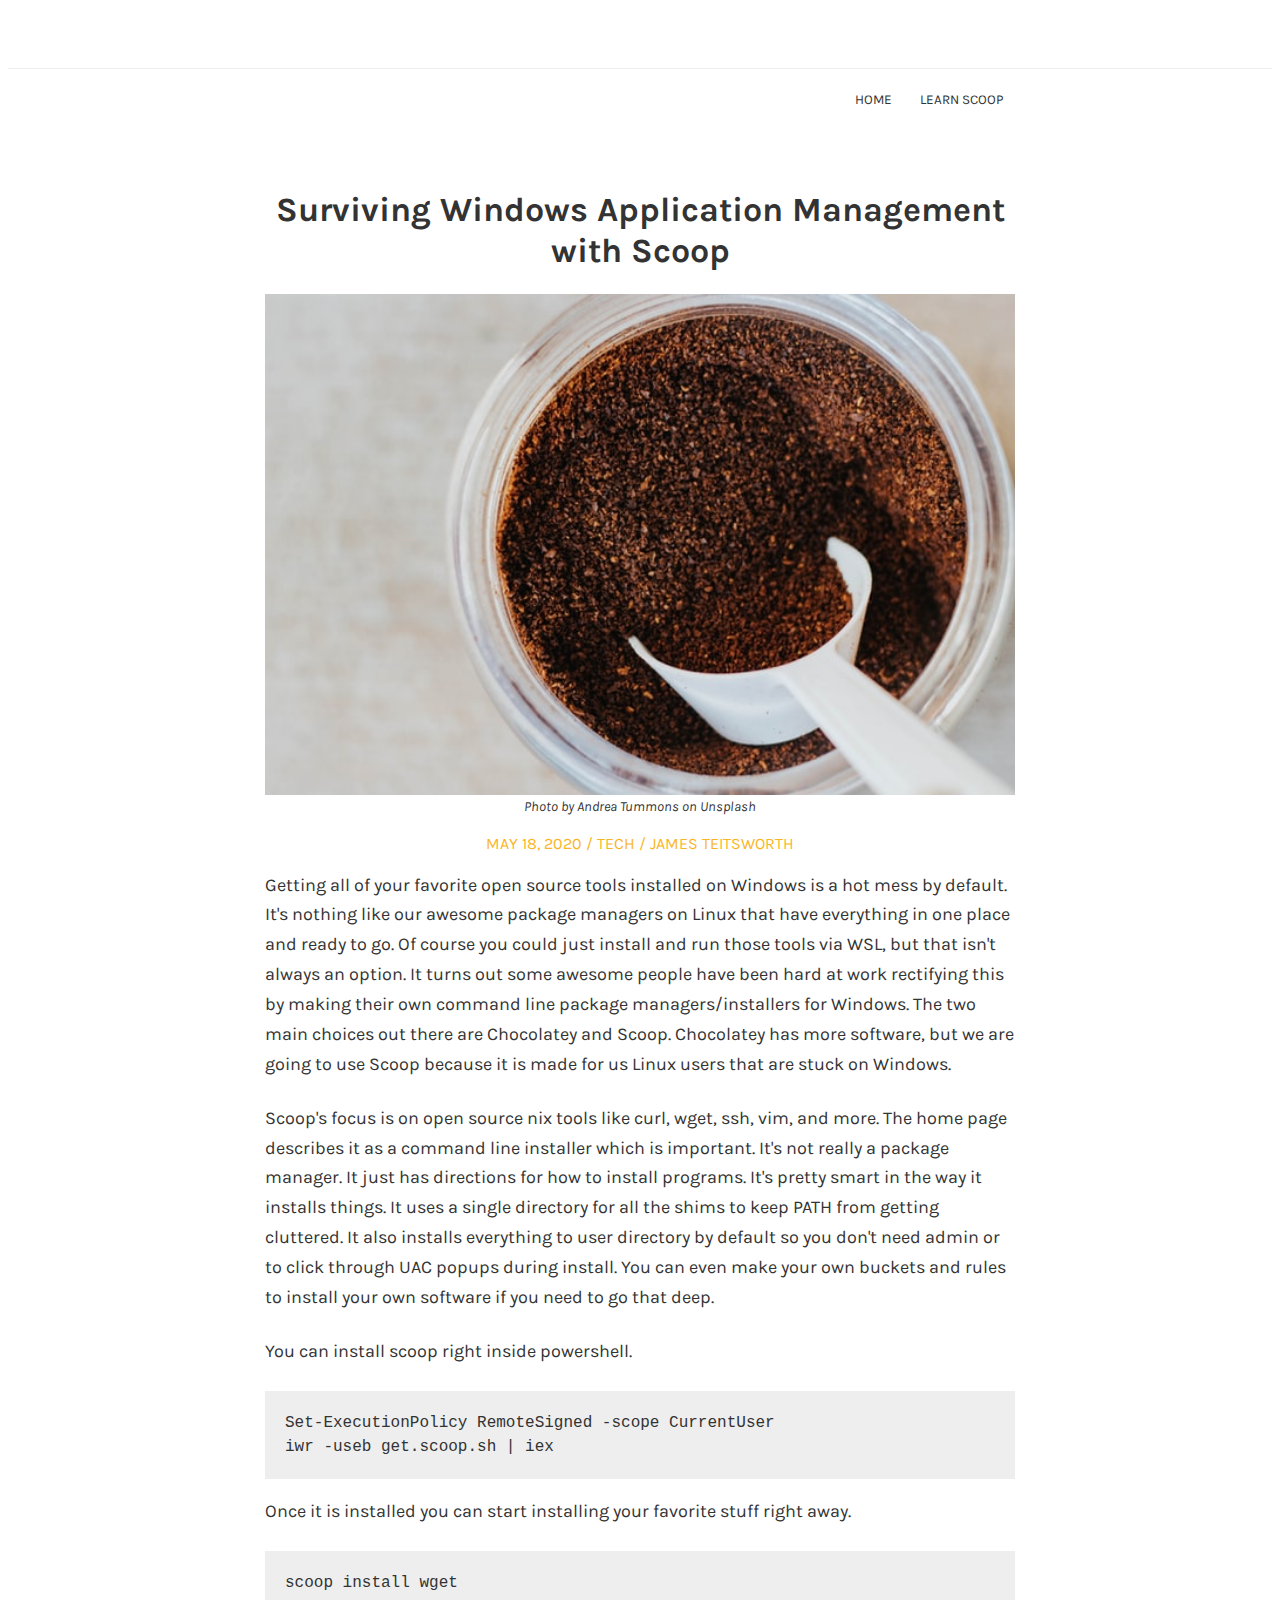
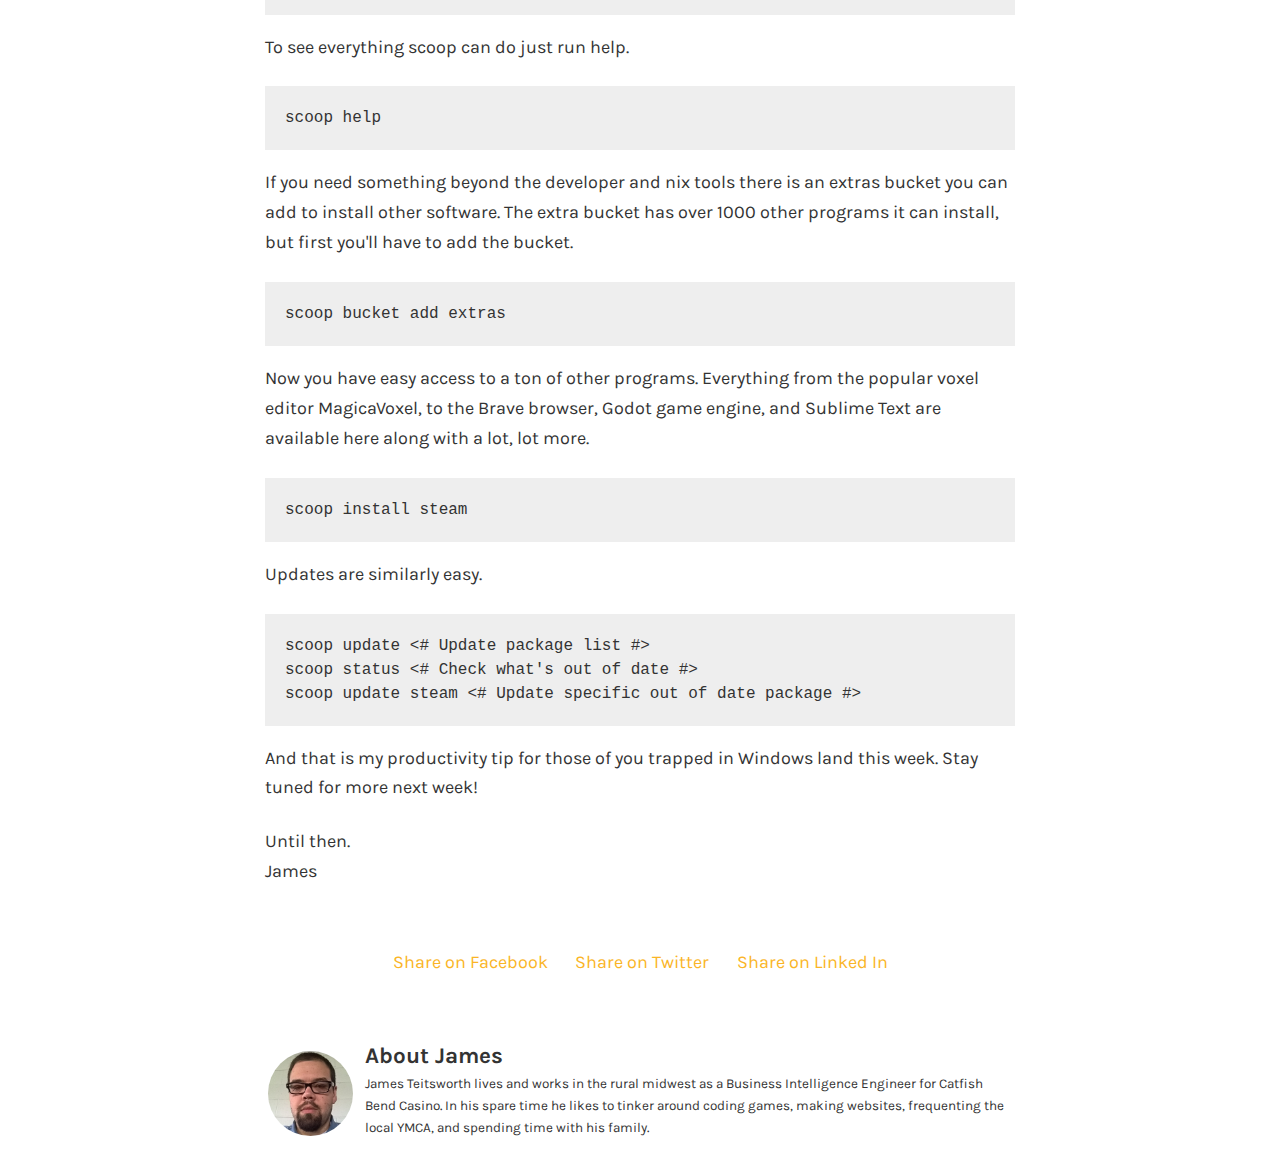
==== commit 03b3f443: "Revert "refactor: Clean up naming and use semantic tags"" ====
--- a/scoop.html
+++ b/scoop.html
@@ -1,5 +1,5 @@
 <!DOCTYPE html>
-<html lang="en">
+<html>
   <head>
     <meta charset="utf-8">
     <meta name="description" content="Project for Udacity Front End Developer Nanodegree">
@@ -8,26 +8,26 @@
     <link rel="stylesheet" href="styles/main.css">
   </head>
   <body>
-    <div class="top-spacer"></div>
+    <div class="header"></div>
     <div class="container">
       <nav class="top-nav">
         <ul>
           <li class="nav-li"><a class="nav-entry" href="index.html">Home</a></li>
-          <li class="nav-li"><a class="nav-entry" href="scoop.html">Latest Post</a></li>
+          <li class="nav-li"><a class="nav-entry" href="scoop.html">Learn Scoop</a></li>
         </ul>
       </nav>
       <article>
-        <header class="post-title">
+        <header class="article-header">
             <h1>Surviving Windows Application Management with Scoop</h1>
             <figure>
               <img class="responsive-pic" src="photos/coffee-scoop.jpg" alt="Scoop of coffee">
               <figcaption>Photo by Andrea Tummons on Unsplash</figcaption>
             </figure>
         </header>
-        <section class="post-meta">
+        <div class="entry-details">
           May 18, 2020 / Tech / James Teitsworth
-        </section>
-        <section class="post-content">
+        </div>
+        <div class="post-content">
           <p>
             Getting all of your favorite open source tools installed on Windows is a hot mess by default. It's nothing like our awesome package managers on Linux that have everything in one place and ready to go. Of course you could just install and run those tools via WSL, but that isn't always an option. It turns out some awesome people have been hard at work rectifying this by making their own command line package managers/installers for Windows. The two main choices out there are Chocolatey and Scoop. Chocolatey has more software, but we are going to use Scoop because it is made for us Linux users that are stuck on Windows.
           </p>
@@ -52,13 +52,13 @@
           </p>
           <code class="code-block">scoop install steam</code>
           <p>Updates are similarly easy.</p>
-          <code class="code-block">scoop update &lt;# Update package list #> <br>
-            scoop status &lt;# Check what's out of date #> <br>
-            scoop update steam &lt;# Update specific out of date package #>
+          <code class="code-block">scoop update <# Update package list #> <br>
+            scoop status <# Check what's out of date #> <br>
+            scoop update steam <# Update specific out of date package #>
           </code>
           <p>And that is my productivity tip for those of you trapped in Windows land this week. Stay tuned for more next week!</p>
           <p>Until then.<br>James</p>
-        </section>
+        </div>
       </article>
 
       <div class="social-bar">
@@ -79,7 +79,7 @@
       </div>
     </div>
 
-      <section class="about">
+      <article class="about">
         <div class=profile-photo>
           <div class="circle">
             <img src="photos/james.png" class="profile" alt="Photo of James">
@@ -95,7 +95,7 @@
             </p>
           </div>
         </div>
-      </section>
+      </article>
     </div>
   </body>
 </html>--- a/styles/main.css
+++ b/styles/main.css
@@ -34,8 +34,6 @@
 }
 
 blockquote {
-  background: var(--accent-grey);
-  font-size: 24px;
 }
 
 h1,
@@ -95,7 +93,7 @@
   font-size: 1.25em;
 }
 
-.top-spacer {
+.header {
   height: 60px;
   border-bottom: 1px solid var(--accent-grey);
 }
